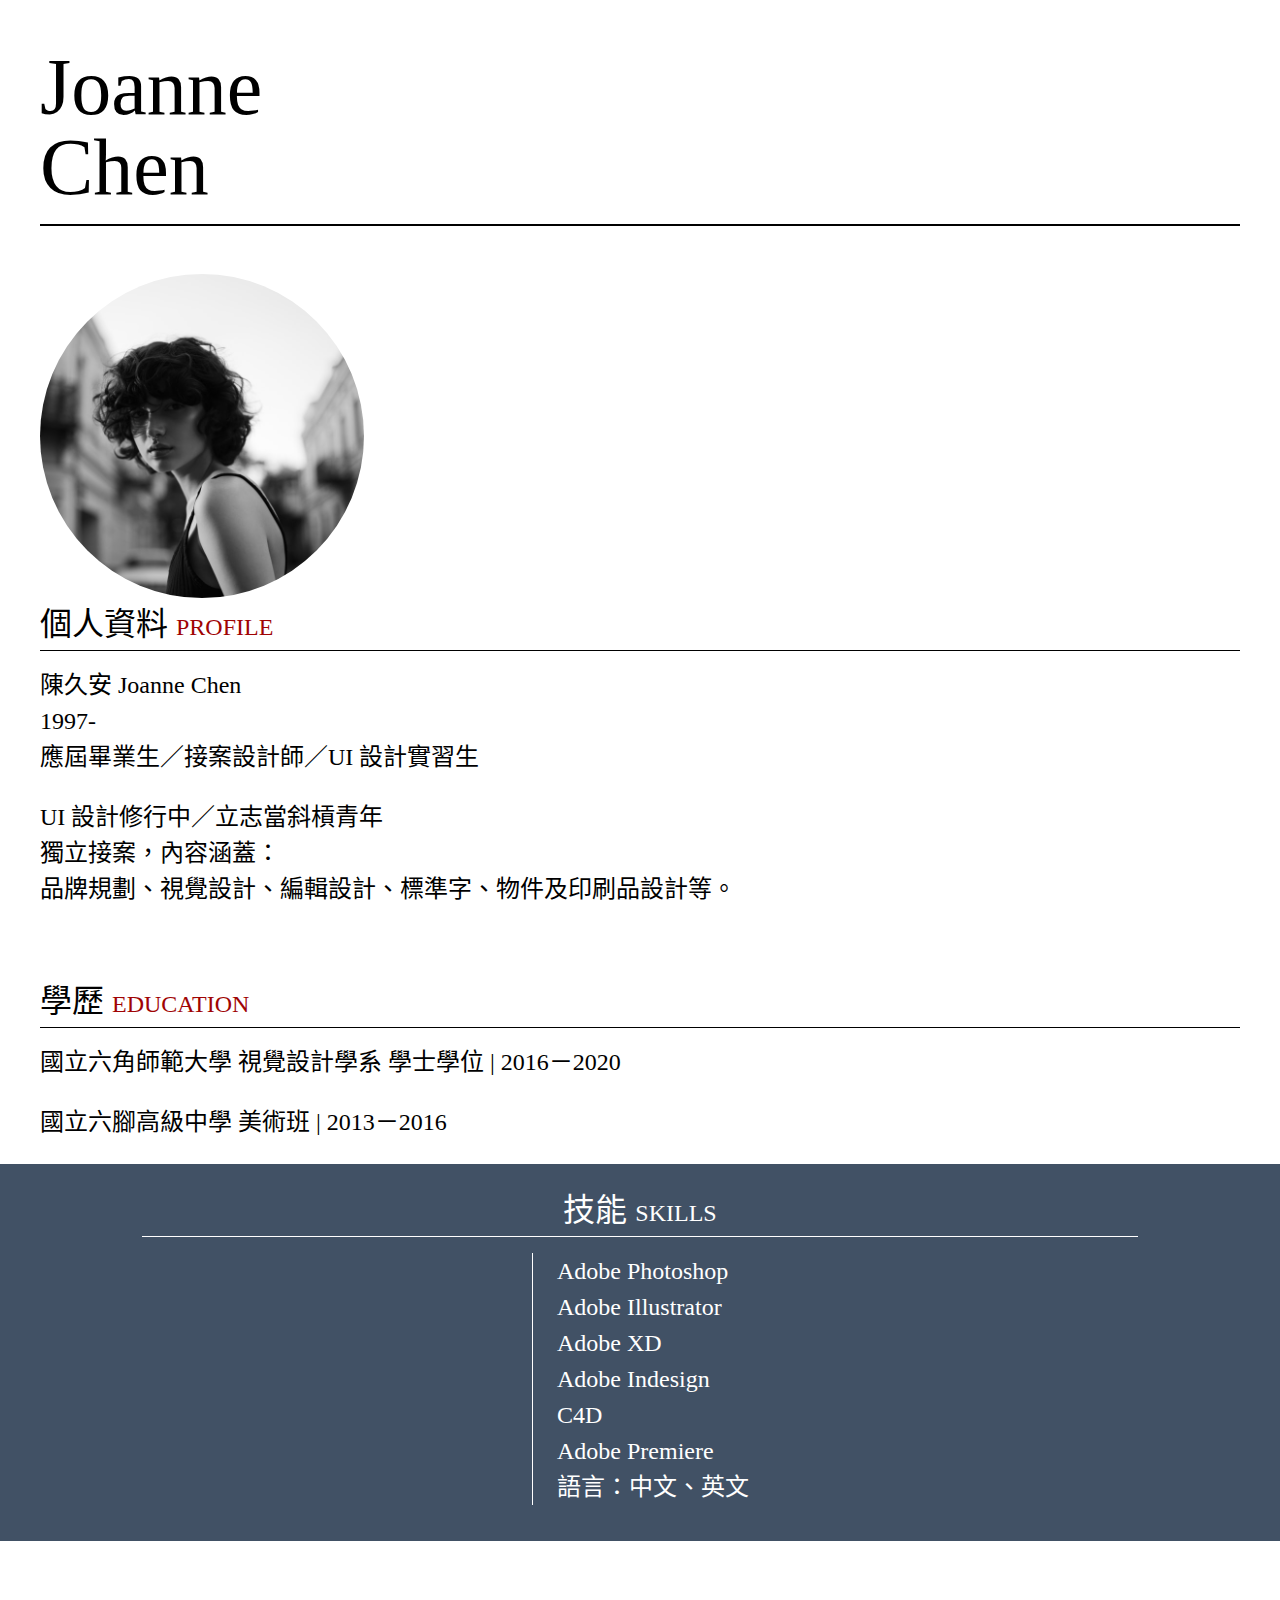
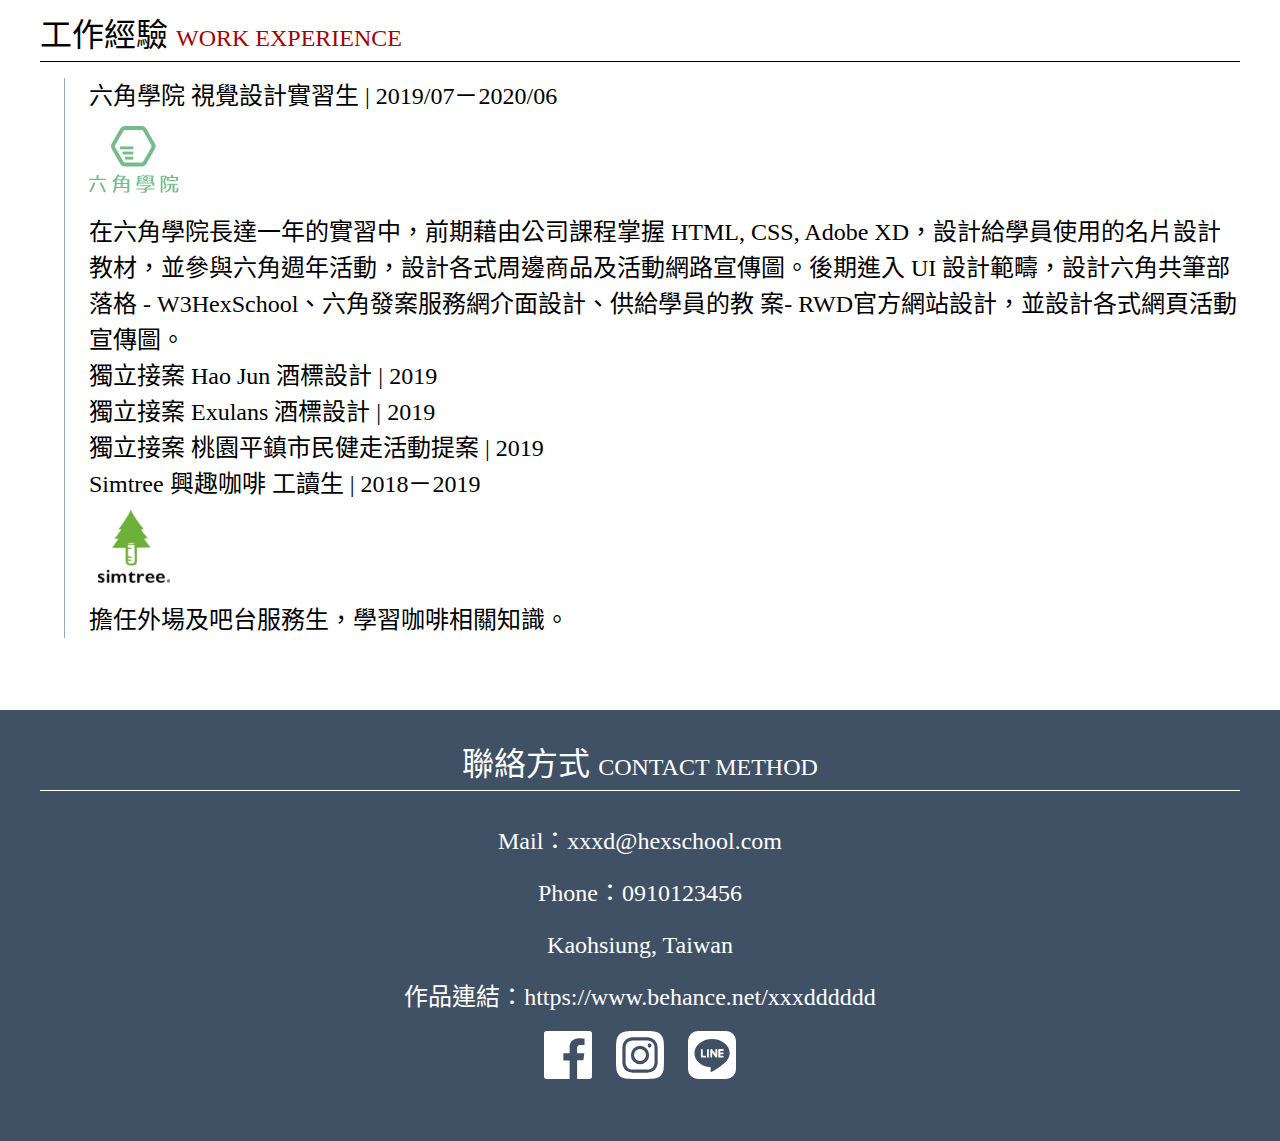
==== 體驗營/homework1-2.html @ 81592e42 "新手切版第二次(1hr)" ====
<!DOCTYPE html>
<html lang="zh-TW">

<head>
    <meta charset="UTF-8">
    <meta http-equiv="X-UA-Compatible" content="IE=edge">
    <meta name="viewport" content="width=device-width, initial-scale=1.0">
    <title>2021程式體驗營-新手切版任務2</title>
    <link rel="stylesheet" href="./static/hw1-2.css">
</head>

<body>
    <div class="container">
        <h1 class="title mb-6">Joanne<BR>
            Chen</h1>
        <img class="mr-3" class="mb-6" src="./static/新手切版任務img/履歷照片.png" alt="履歷照片">
        <div class="profile mb-9">
            <h2 class="subtitle">個人資料 <span>PROFILE</span></h2>
            <ul>
                <li class="mb-3">陳久安 Joanne Chen <br>1997- <br>應屆畢業生／接案設計師／UI 設計實習生</li>
                <li class="mb-3">UI 設計修行中／立志當斜槓青年 <br>獨立接案，內容涵蓋： <br>品牌規劃、視覺設計、編輯設計、標準字、物件及印刷品設計等。</li>
            </ul>
        </div>
        <div class="education">
            <h2 class="subtitle">學歷 <span>EDUCATION</span></h2>
            <ul>
                <li class="mb-3">國立六角師範大學 視覺設計學系 學士學位 | 2016－2020</li>
                <li class="mb-3">國立六腳高級中學 美術班 | 2013－2016</li>
            </ul>
        </div>
    </div>
    <div class="darkblue mb-9   ">
        <div class="skills">
            <h2 class="subtitle subtitle-darkblue">技能 <span>SKILLS</span></h2>
            <div class="skill">
                <ul>
                    <li class="mb-2-2">Adobe Photoshop</li>
                    <li class="mb-2-2">Adobe Illustrator</li>
                    <li class="mb-2-2">Adobe XD</li>
                    <li class="mb-2-2">Adobe Indesign</li>
                    <li class="mb-2-2">C4D</li>
                    <li class="mb-2-2">Adobe Premiere</li>
                    <li class="mb-2-2">語言：中文、英文</li>
                </ul>
            </div>
        </div>
    </div>
    <div class="container mb-9">
        <h2 class="subtitle">工作經驗 <span>WORK EXPERIENCE</span></h2>
        <div class="work">
            <ul>
                <li>
                    <h3>六角學院 視覺設計實習生 | 2019/07－2020/06</h3>
                    <img src="./static/新手切版任務img/Group 7.svg" alt="">
                    <p>在六角學院長達一年的實習中，前期藉由公司課程掌握 HTML, CSS, Adobe XD，設計給學員使用的名片設計教材，並參與六角週年活動，設計各式周邊商品及活動網路宣傳圖。後期進入 UI
                        設計範疇，設計六角共筆部落格 - W3HexSchool、六角發案服務網介面設計、供給學員的教 案- RWD官方網站設計，並設計各式網頁活動宣傳圖。</p>
                </li>
                <li>
                    <h3>獨立接案 Hao Jun 酒標設計 | 2019</h3>
                </li>
                <li>
                    <h3>獨立接案 Exulans 酒標設計 | 2019</h3>
                </li>
                <li>
                    <h3>獨立接案 桃園平鎮市民健走活動提案 | 2019</h3>
                </li>
                <li>
                    <h3>Simtree 興趣咖啡 工讀生 | 2018－2019</h3>
                    <img src="./static/新手切版任務img/tree.png" alt="">
                    <p>擔任外場及吧台服務生，學習咖啡相關知識。</p>
                </li>
            </ul>
        </div>
    </div>
    <div class="darkblue">
        <div class="container method">
            <h2 class="subtitle subtitle-darkblue mb-4">聯絡方式 <span>CONTACT METHOD</span></h2>

            <ul>
                <li class="mb-2">Mail：xxxd@hexschool.com</li>
                <li class="mb-2">Phone：0910123456</li>
                <li class="mb-2">Kaohsiung, Taiwan</li>
                <li class="mb-2">作品連結：https://www.behance.net/xxxdddddd</li>
                <li class="mb-2"><img class="mr-3" src="./static/新手切版任務img/facebook.svg" alt="facebook logo"><img class="mr-3"
                        src="./static/新手切版任務img/instagram.svg" alt="IG logo"><img src="./static/新手切版任務img/line.svg" alt="line logo">
                </li>
            </ul>

        </div>
    </div>
</body>

</html>
---- 體驗營/static/hw1-2.css ----
/* http://meyerweb.com/eric/tools/css/reset/ 
   v2.0 | 20110126
   License: none (public domain)
*/

html,
body,
div,
span,
applet,
object,
iframe,
h1,
h2,
h3,
h4,
h5,
h6,
p,
blockquote,
pre,
a,
abbr,
acronym,
address,
big,
cite,
code,
del,
dfn,
em,
img,
ins,
kbd,
q,
s,
samp,
small,
strike,
strong,
sub,
sup,
tt,
var,
b,
u,
i,
center,
dl,
dt,
dd,
ol,
ul,
li,
fieldset,
form,
label,
legend,
table,
caption,
tbody,
tfoot,
thead,
tr,
th,
td,
article,
aside,
canvas,
details,
embed,
figure,
figcaption,
footer,
header,
hgroup,
menu,
nav,
output,
ruby,
section,
summary,
time,
mark,
audio,
video {
    margin: 0;
    padding: 0;
    border: 0;
    font-size: 100%;
    font: inherit;
    vertical-align: baseline;
}


/* HTML5 display-role reset for older browsers */

article,
aside,
details,
figcaption,
figure,
footer,
header,
hgroup,
menu,
nav,
section {
    display: block;
}

body {
    line-height: 1;
}

ol,
ul {
    list-style: none;
}

blockquote,
q {
    quotes: none;
}

blockquote:before,
blockquote:after,
q:before,
q:after {
    content: '';
    content: none;
}

table {
    border-collapse: collapse;
    border-spacing: 0;
}


/*CSS RESET END*/

body{
    font-size: 24px;

}

.container{
    max-width: 1200px;
    margin: 0 auto;
}

.title{
    font-size: 80px;
    margin-top: 47px;
    padding-bottom: 17px;
    border-bottom: 2px solid #000;
}
.subtitle{
    font-size: 32px;
    border-bottom: solid 1px #000;
    line-height: 45px;
    margin-bottom: 16px;
}
.subtitle span{
    color: #A00404;
    font-size: 24px;
}

.subtitle-darkblue{
    color: #FFFFFF;
    border-bottom: solid 1px #fff;
    text-align: center;
}
.subtitle-darkblue span{
    color: #FFFFFF;
}
li{
    line-height: 36px;
}
.darkblue{
    background-color: #415165;
    color: #fff
}
.skills{
    width: 996px;
    padding-top: 24px;
    padding-bottom: 36px;
    margin: 0 auto;
}
.skill{
    text-align: left;
    margin: 0 auto;
    padding-left: 24px;
    margin-left: 390px;
    border-left: solid 1px #FFFFFF;
}
.work{
    margin-left: 24px;
    padding-left: 24px;
    border-left: 1px solid #96A9C4;
}
.method{
    text-align: center;
    padding-top: 32px;
    padding-bottom: 36px;
}

.mb-1{
    margin-bottom: 8px;
}
.mb-2{
    margin-bottom: 16px;
}
.mb-3{
    margin-bottom: 24px;
}
.mr-3{
    margin-right: 24px;
}
.mb-4{
    margin-bottom: 32px;
}
.mb-5{
    margin-bottom: 40px;
}
.mb-6{
    margin-bottom: 48px;
}
.mb-9{
    margin-bottom: 72px;
}
.mb-2-2
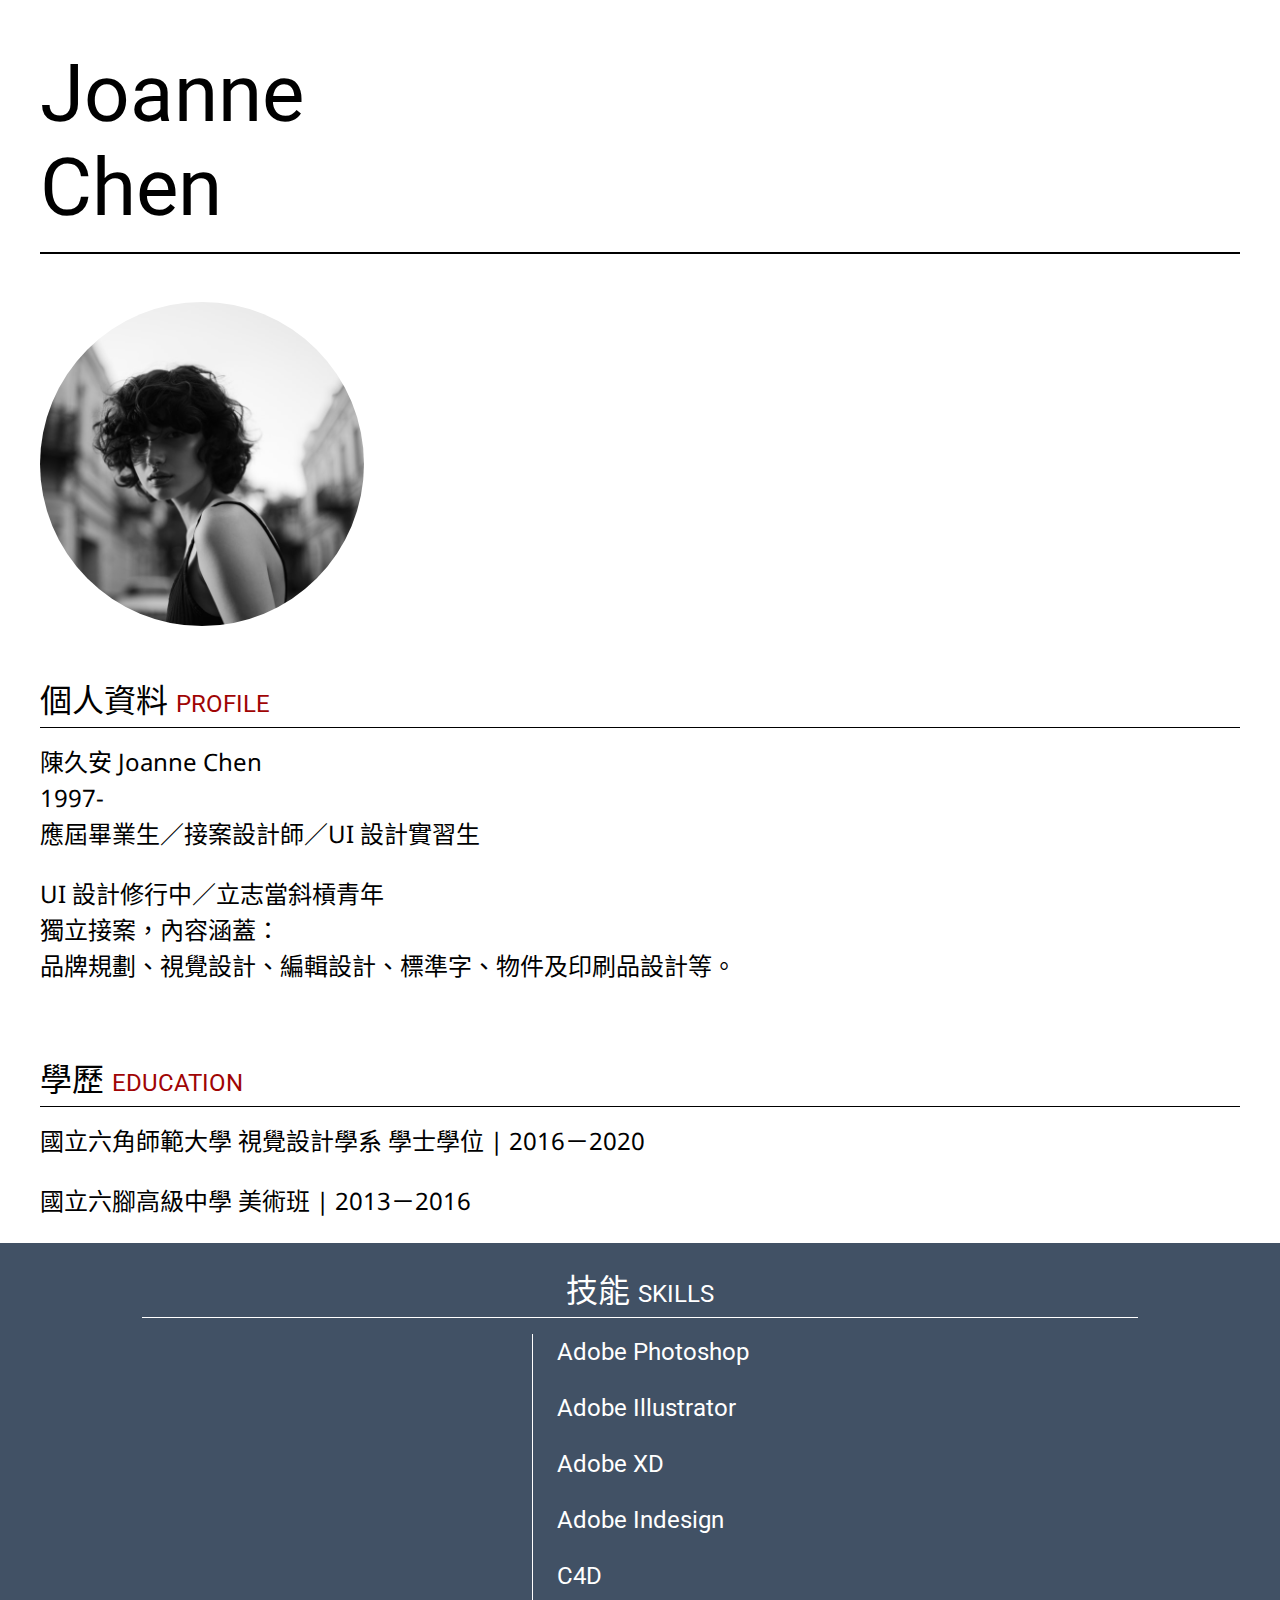
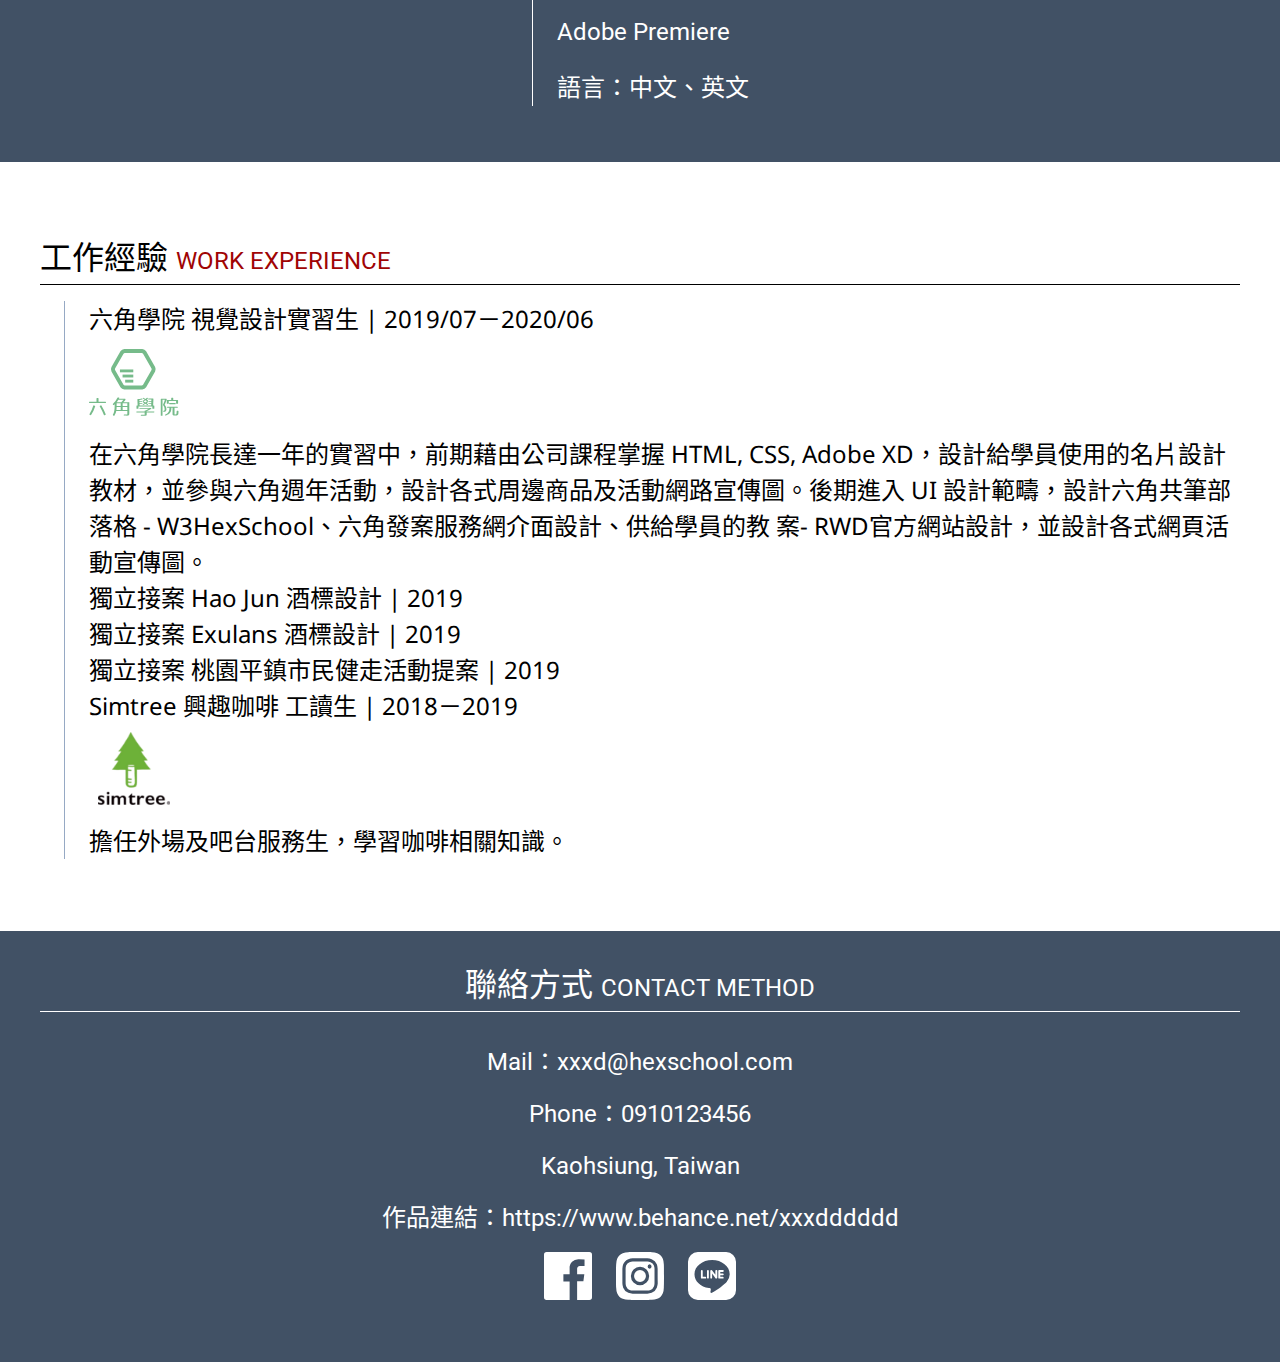
==== commit be881fff: "新手切版任務第二次(1hr" ====
--- a/體驗營/homework1-2.html
+++ b/體驗營/homework1-2.html
@@ -7,13 +7,16 @@
     <meta name="viewport" content="width=device-width, initial-scale=1.0">
     <title>2021程式體驗營-新手切版任務2</title>
     <link rel="stylesheet" href="./static/hw1-2.css">
+    <link rel="preconnect" href="https://fonts.gstatic.com">
+    <link href="https://fonts.googleapis.com/css2?family=Noto+Sans&family=Roboto:wght@300&display=swap"
+        rel="stylesheet">
 </head>
 
 <body>
     <div class="container">
         <h1 class="title mb-6">Joanne<BR>
             Chen</h1>
-        <img class="mr-3" class="mb-6" src="./static/新手切版任務img/履歷照片.png" alt="履歷照片">
+        <img class="mb-6" src="./static/新手切版任務img/履歷照片.png" alt="履歷照片">
         <div class="profile mb-9">
             <h2 class="subtitle">個人資料 <span>PROFILE</span></h2>
             <ul>
--- a/體驗營/static/hw1-2.css
+++ b/體驗營/static/hw1-2.css
@@ -141,7 +141,7 @@
 
 body{
     font-size: 24px;
-
+    font-family: 'Noto Sans', sans-serif;
 }
 
 .container{
@@ -150,10 +150,12 @@
 }
 
 .title{
+    font-family: 'Roboto', sans-serif;
     font-size: 80px;
     margin-top: 47px;
     padding-bottom: 17px;
     border-bottom: 2px solid #000;
+    line-height: 94px;
 }
 .subtitle{
     font-size: 32px;
@@ -164,6 +166,7 @@
 .subtitle span{
     color: #A00404;
     font-size: 24px;
+    font-family: 'Roboto', sans-serif;
 }
 
 .subtitle-darkblue{
@@ -188,6 +191,7 @@
     margin: 0 auto;
 }
 .skill{
+    font-family: 'Roboto', sans-serif;
     text-align: left;
     margin: 0 auto;
     padding-left: 24px;
@@ -203,6 +207,7 @@
     text-align: center;
     padding-top: 32px;
     padding-bottom: 36px;
+    font-family: 'Roboto', sans-serif;
 }
 
 .mb-1{
@@ -229,4 +234,6 @@
 .mb-9{
     margin-bottom: 72px;
 }
-.mb-2-2
+.mb-2-2{
+    margin-bottom: 20px;
+}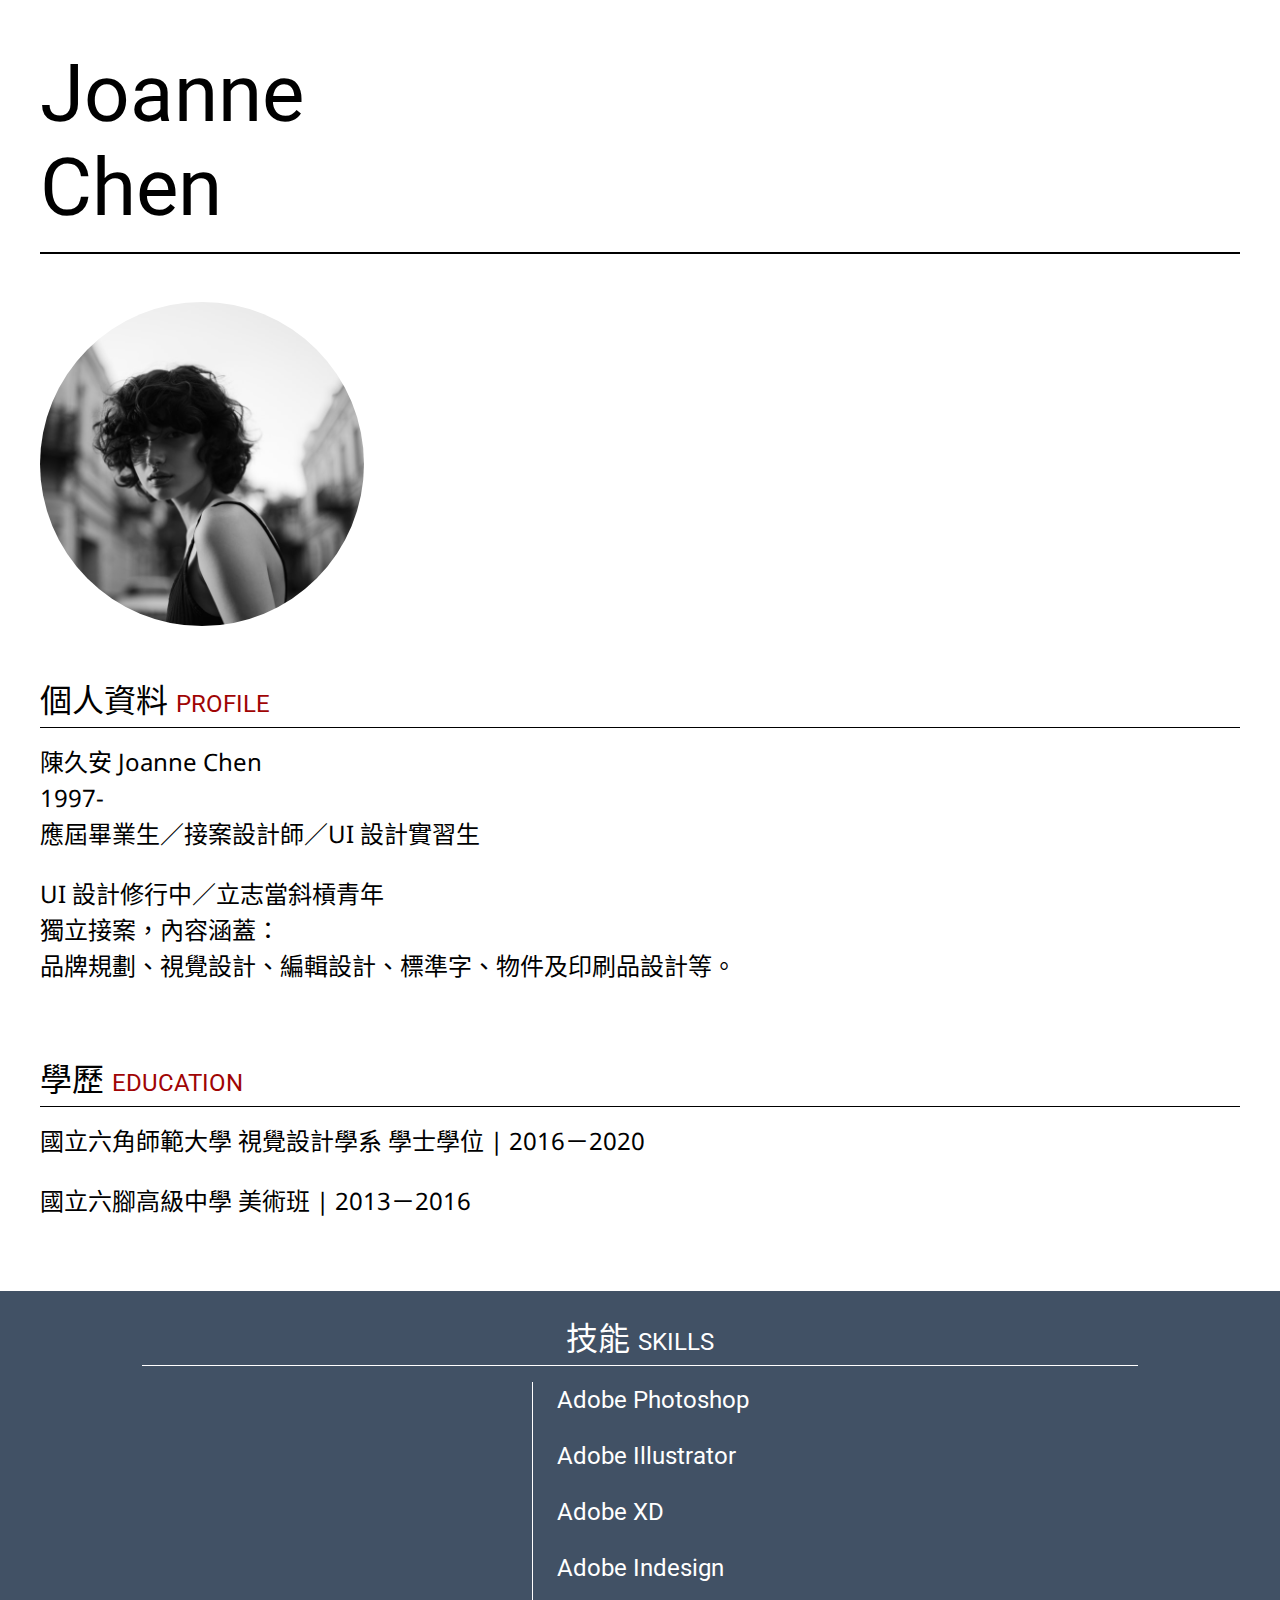
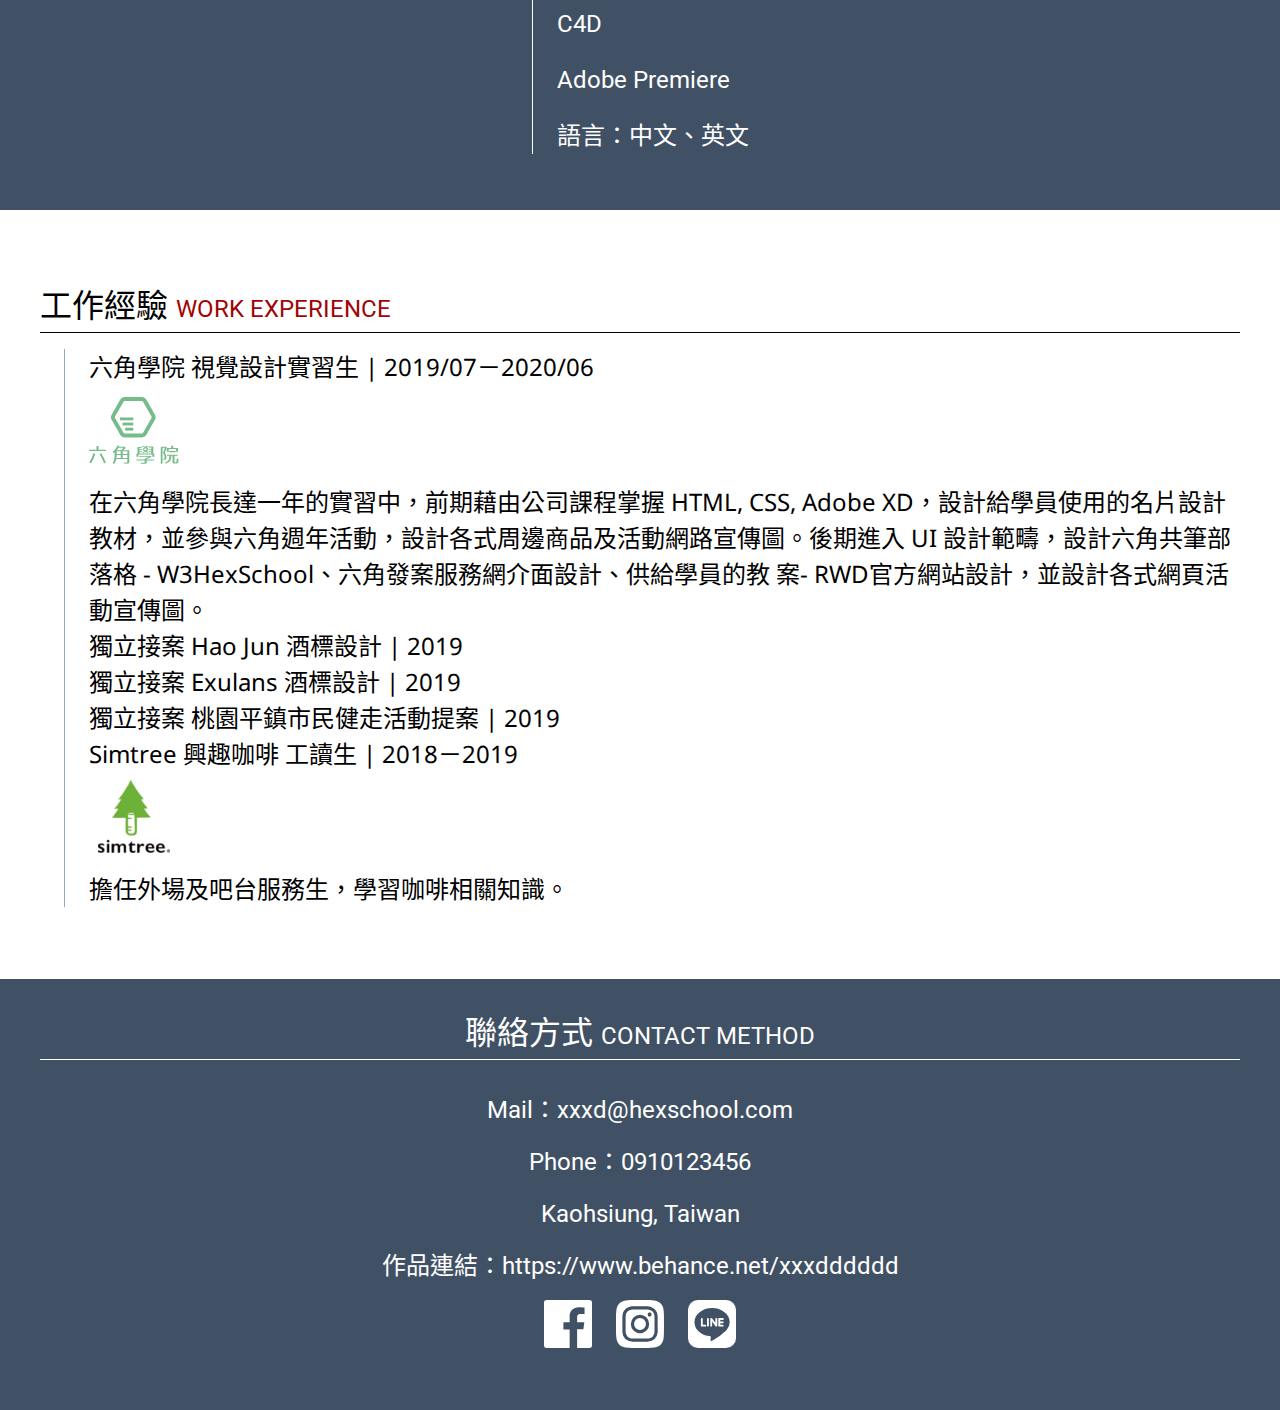
==== commit 04e023f4: "學歷修改下邊界" ====
--- a/體驗營/homework1-2.html
+++ b/體驗營/homework1-2.html
@@ -24,7 +24,7 @@
                 <li class="mb-3">UI 設計修行中／立志當斜槓青年 <br>獨立接案，內容涵蓋： <br>品牌規劃、視覺設計、編輯設計、標準字、物件及印刷品設計等。</li>
             </ul>
         </div>
-        <div class="education">
+        <div class="education mb-9">
             <h2 class="subtitle">學歷 <span>EDUCATION</span></h2>
             <ul>
                 <li class="mb-3">國立六角師範大學 視覺設計學系 學士學位 | 2016－2020</li>
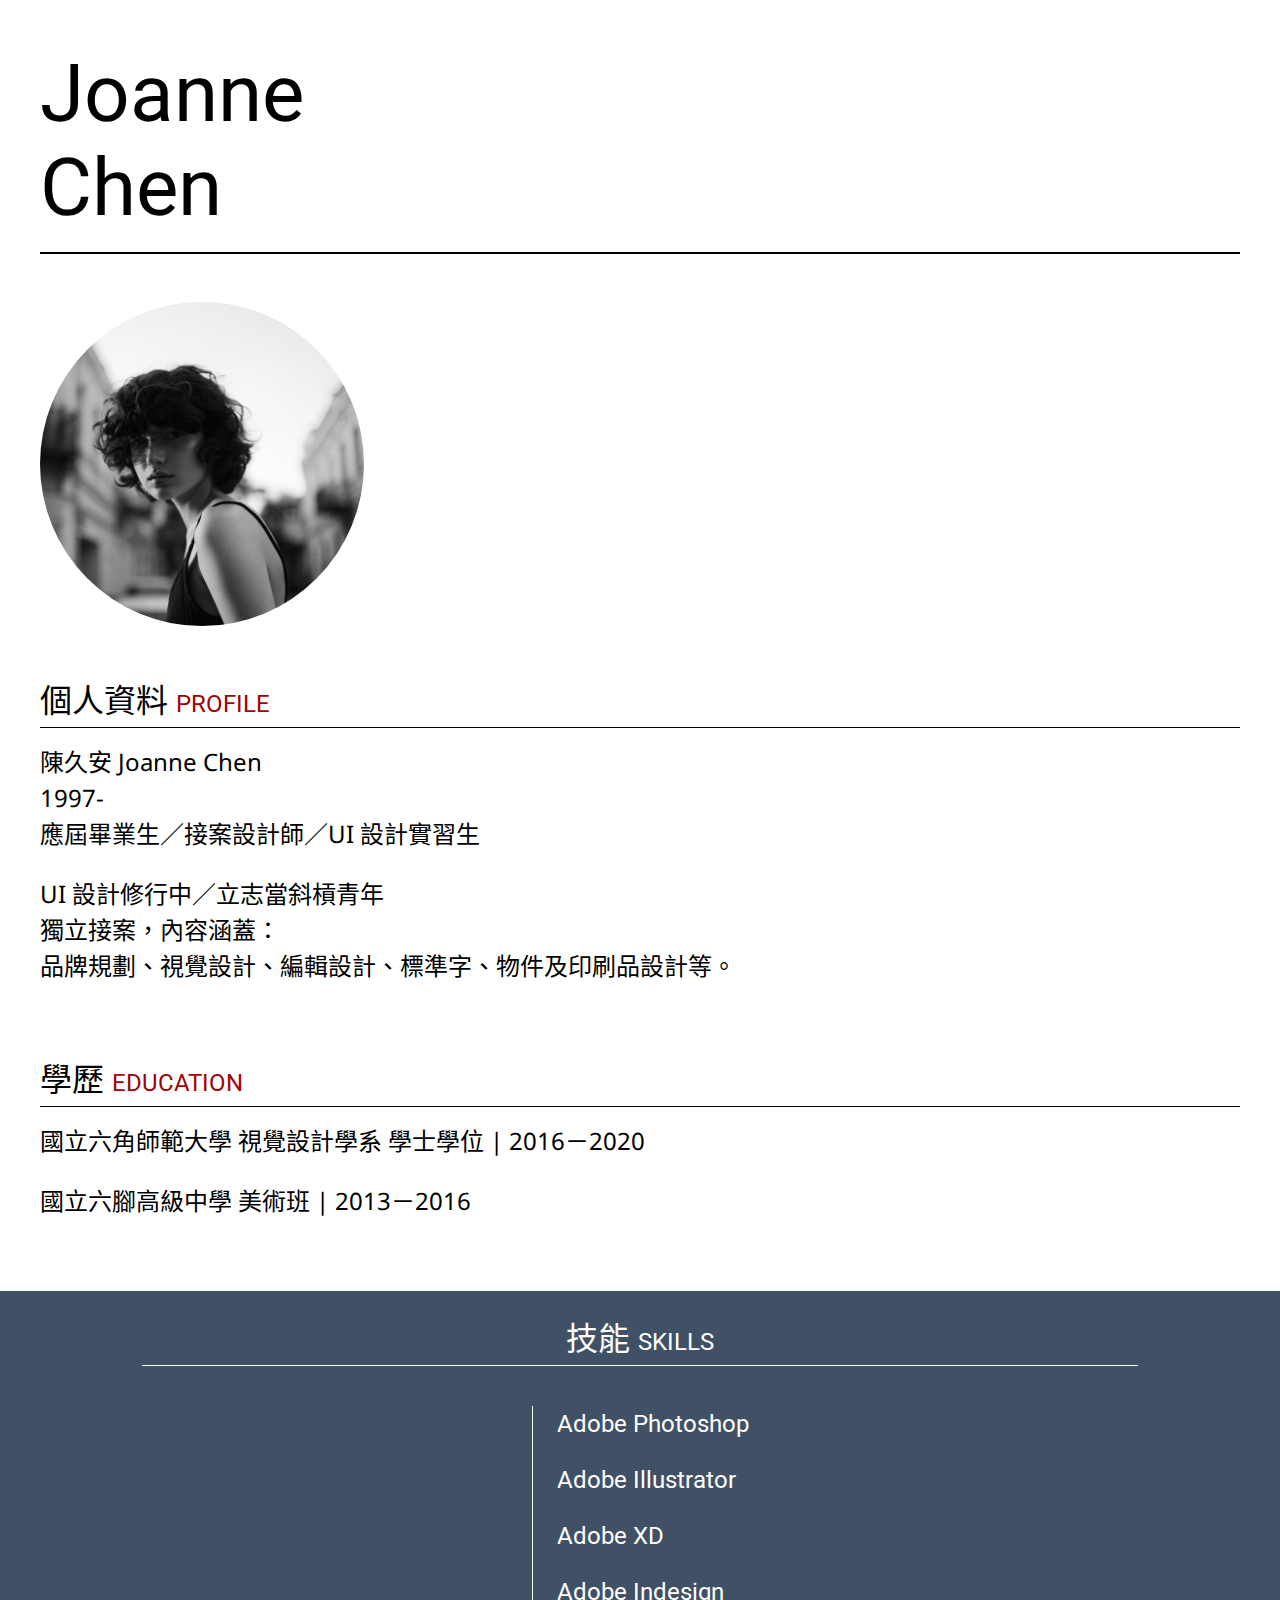
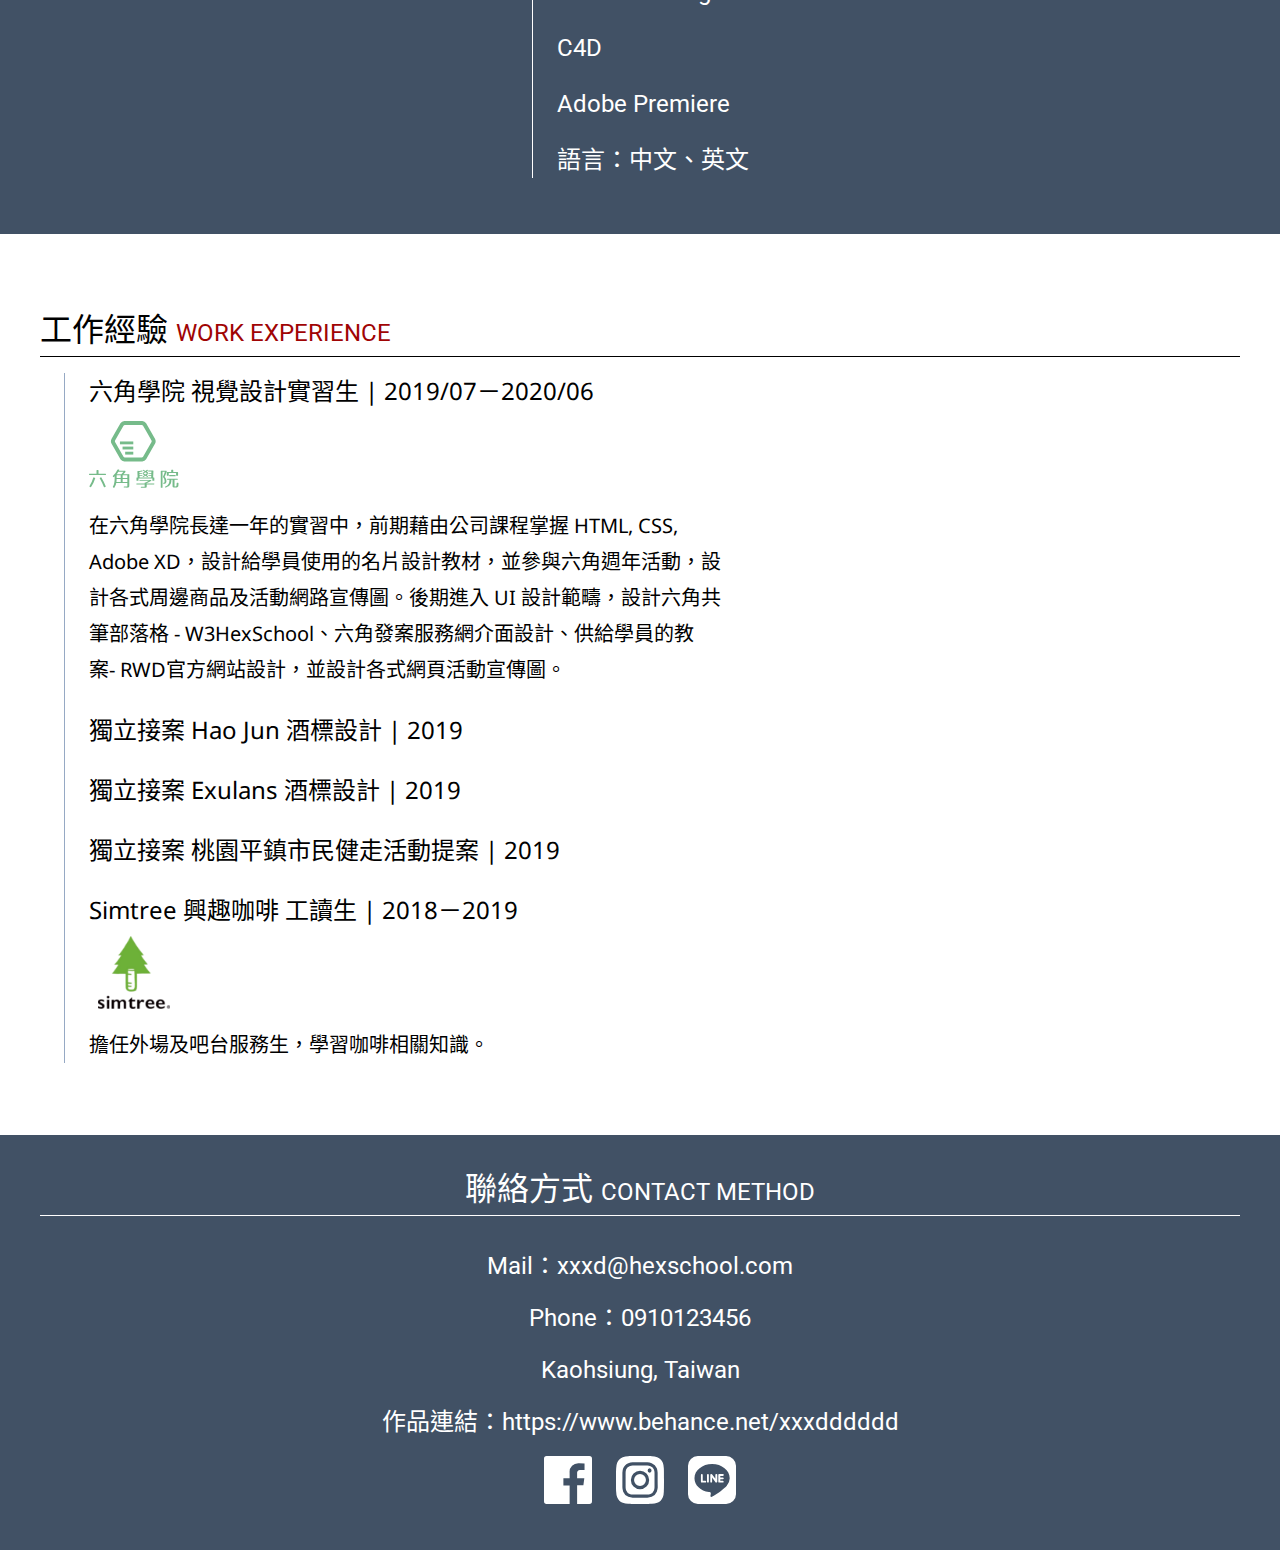
==== commit 970838eb: "工作經驗修改版型" ====
--- a/體驗營/homework1-2.html
+++ b/體驗營/homework1-2.html
@@ -34,7 +34,7 @@
     </div>
     <div class="darkblue mb-9   ">
         <div class="skills">
-            <h2 class="subtitle subtitle-darkblue">技能 <span>SKILLS</span></h2>
+            <h2 class="subtitle subtitle-darkblue mb-5">技能 <span>SKILLS</span></h2>
             <div class="skill">
                 <ul>
                     <li class="mb-2-2">Adobe Photoshop</li>
@@ -52,22 +52,25 @@
         <h2 class="subtitle">工作經驗 <span>WORK EXPERIENCE</span></h2>
         <div class="work">
             <ul>
-                <li>
+                <li class="mb-3">
                     <h3>六角學院 視覺設計實習生 | 2019/07－2020/06</h3>
                     <img src="./static/新手切版任務img/Group 7.svg" alt="">
-                    <p>在六角學院長達一年的實習中，前期藉由公司課程掌握 HTML, CSS, Adobe XD，設計給學員使用的名片設計教材，並參與六角週年活動，設計各式周邊商品及活動網路宣傳圖。後期進入 UI
-                        設計範疇，設計六角共筆部落格 - W3HexSchool、六角發案服務網介面設計、供給學員的教 案- RWD官方網站設計，並設計各式網頁活動宣傳圖。</p>
+                    <p>在六角學院長達一年的實習中，前期藉由公司課程掌握 HTML, CSS, <br>
+                        Adobe XD，設計給學員使用的名片設計教材，並參與六角週年活動，設<br>
+                        計各式周邊商品及活動網路宣傳圖。後期進入 UI 設計範疇，設計六角共<br>
+                        筆部落格 - W3HexSchool、六角發案服務網介面設計、供給學員的教 <br>
+                        案- RWD官方網站設計，並設計各式網頁活動宣傳圖。</p>
                 </li>
-                <li>
+                <li class="mb-3">
                     <h3>獨立接案 Hao Jun 酒標設計 | 2019</h3>
                 </li>
-                <li>
+                <li class="mb-3">
                     <h3>獨立接案 Exulans 酒標設計 | 2019</h3>
                 </li>
-                <li>
+                <li class="mb-3">
                     <h3>獨立接案 桃園平鎮市民健走活動提案 | 2019</h3>
                 </li>
-                <li>
+                <li class="mb-3">
                     <h3>Simtree 興趣咖啡 工讀生 | 2018－2019</h3>
                     <img src="./static/新手切版任務img/tree.png" alt="">
                     <p>擔任外場及吧台服務生，學習咖啡相關知識。</p>
@@ -84,8 +87,9 @@
                 <li class="mb-2">Phone：0910123456</li>
                 <li class="mb-2">Kaohsiung, Taiwan</li>
                 <li class="mb-2">作品連結：https://www.behance.net/xxxdddddd</li>
-                <li class="mb-2"><img class="mr-3" src="./static/新手切版任務img/facebook.svg" alt="facebook logo"><img class="mr-3"
-                        src="./static/新手切版任務img/instagram.svg" alt="IG logo"><img src="./static/新手切版任務img/line.svg" alt="line logo">
+                <li class="mb-2"><img class="mr-3" src="./static/新手切版任務img/facebook.svg" alt="facebook logo"><img
+                        class="mr-3" src="./static/新手切版任務img/instagram.svg" alt="IG logo"><img
+                        src="./static/新手切版任務img/line.svg" alt="line logo">
                 </li>
             </ul>
 
--- a/體驗營/static/hw1-2.css
+++ b/體驗營/static/hw1-2.css
@@ -203,10 +203,13 @@
     padding-left: 24px;
     border-left: 1px solid #96A9C4;
 }
+.work p {
+    font-size: 20px;
+}
 .method{
     text-align: center;
     padding-top: 32px;
-    padding-bottom: 36px;
+    padding-bottom: 20px;
     font-family: 'Roboto', sans-serif;
 }
 
